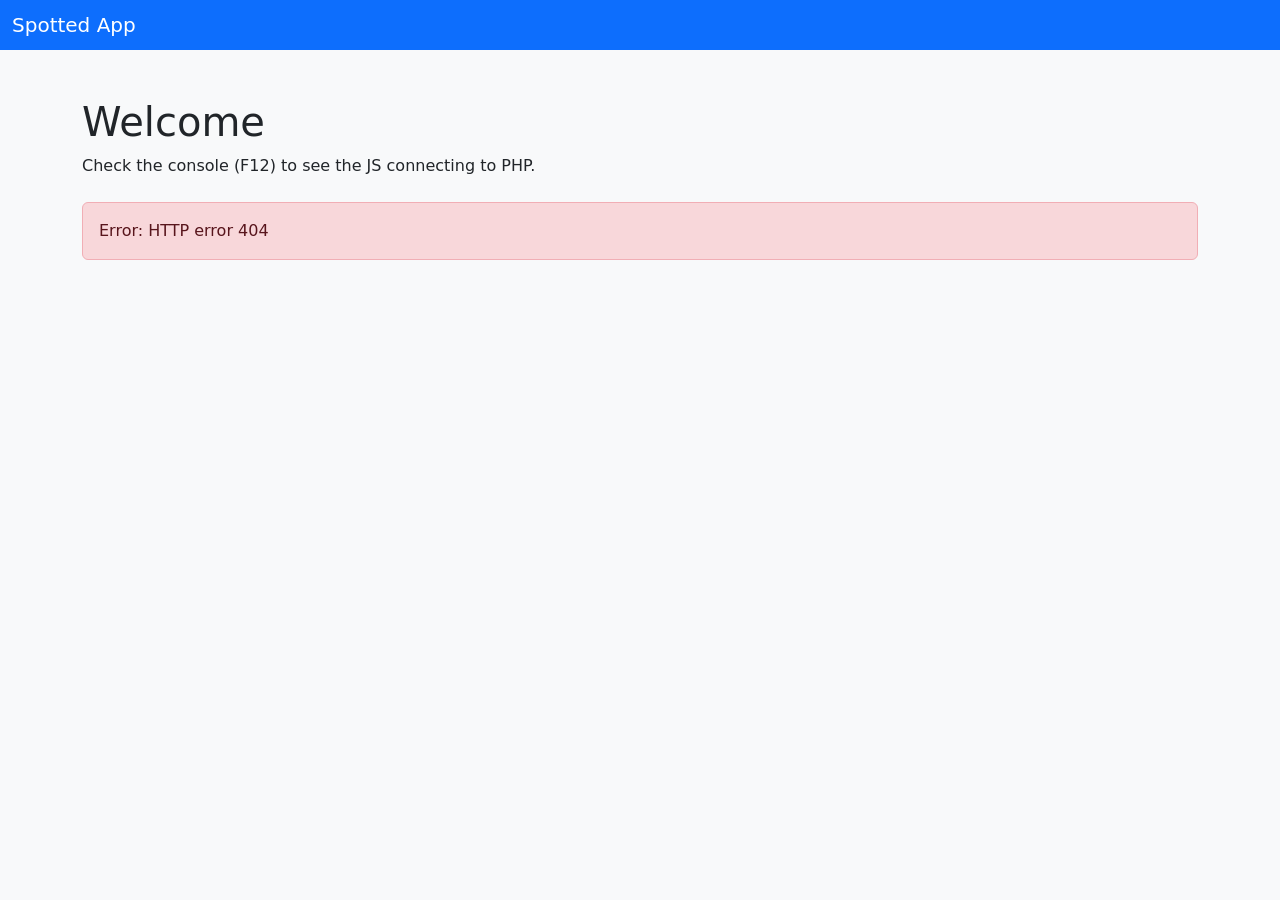
==== public/index.html @ 01104974 "Project structure" ====
<!DOCTYPE html>
<html lang="it">
<head>
    <meta charset="UTF-8">
    <meta name="viewport" content="width=device-width, initial-scale=1.0">
    <title>Spotted Template</title>
    <link href="https://cdn.jsdelivr.net/npm/bootstrap@5.3.8/dist/css/bootstrap.min.css" rel="stylesheet" integrity="sha384-sRIl4kxILFvY47J16cr9ZwB07vP4J8+LH7qKQnuqkuIAvNWLzeN8tE5YBujZqJLB" crossorigin="anonymous">
</head>
<body class="bg-light">

<nav class="navbar navbar-dark bg-primary">
    <div class="container-fluid">
        <span class="navbar-brand mb-0 h1">Spotted App</span>
    </div>
</nav>

<div class="container mt-5">
    <div class="row">
        <div class="col-md-12">
            <h1>Welcome</h1>
            <p>Check the console (F12) to see the JS connecting to PHP.</p>

            <div id="app-content" class="mt-4">
            </div>
        </div>
    </div>
</div>

<script src="https://cdn.jsdelivr.net/npm/bootstrap@5.3.8/dist/js/bootstrap.bundle.min.js" integrity="sha384-FKyoEForCGlyvwx9Hj09JcYn3nv7wiPVlz7YYwJrWVcXK/BmnVDxM+D2scQbITxI" crossorigin="anonymous"></script>
<script src="js/app.js"></script>
</body>
</html>
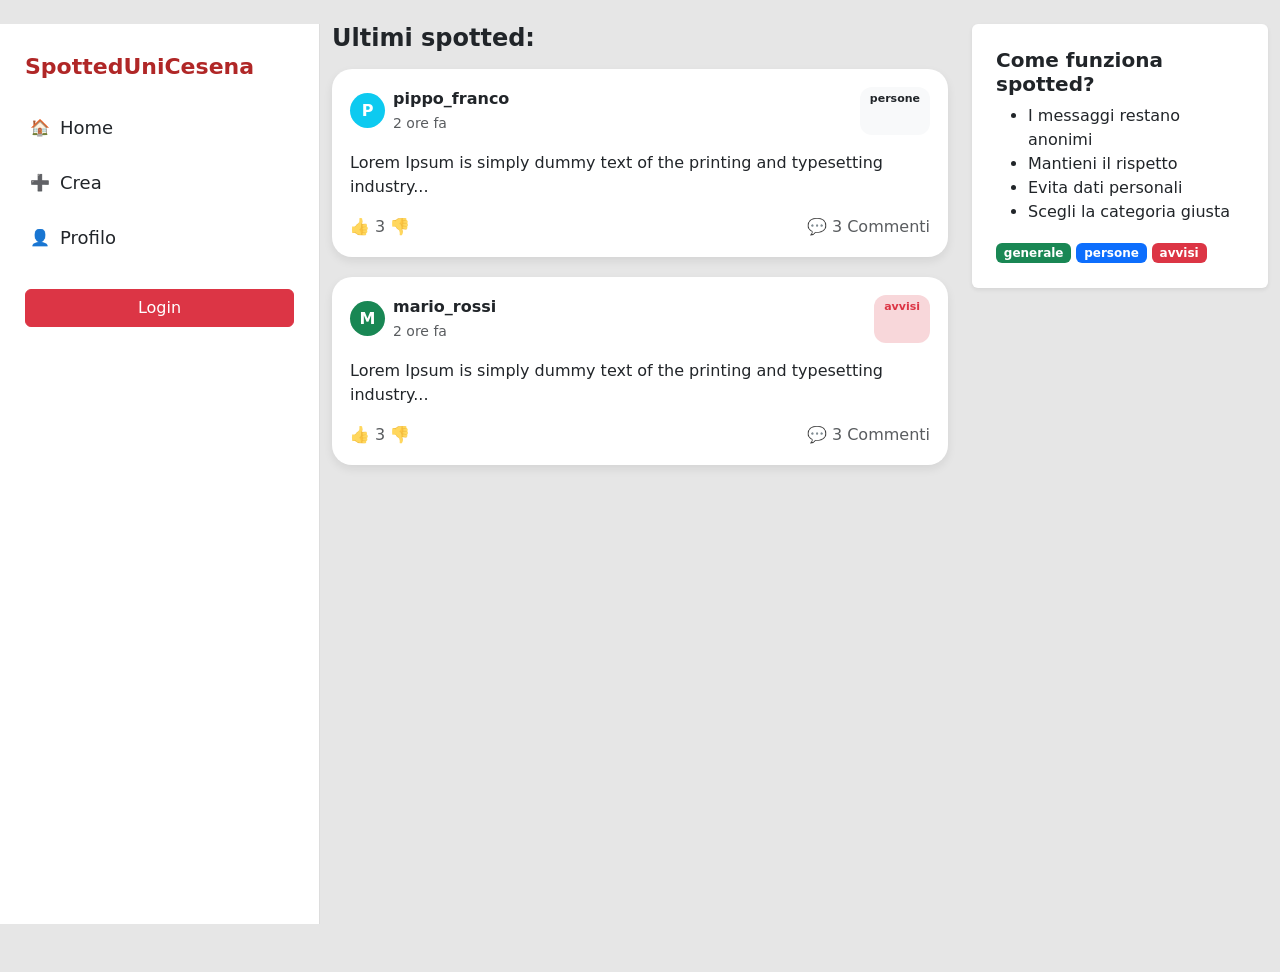
==== commit d21b8110: "inizio html" ====
--- a/public/index.html
+++ b/public/index.html
@@ -1,32 +1,252 @@
 <!DOCTYPE html>
 <html lang="it">
+
 <head>
     <meta charset="UTF-8">
     <meta name="viewport" content="width=device-width, initial-scale=1.0">
-    <title>Spotted Template</title>
-    <link href="https://cdn.jsdelivr.net/npm/bootstrap@5.3.8/dist/css/bootstrap.min.css" rel="stylesheet" integrity="sha384-sRIl4kxILFvY47J16cr9ZwB07vP4J8+LH7qKQnuqkuIAvNWLzeN8tE5YBujZqJLB" crossorigin="anonymous">
+    <title>SpottedUniCesena</title>
+
+    <link href="https://cdn.jsdelivr.net/npm/bootstrap@5.3.8/dist/css/bootstrap.min.css" rel="stylesheet">
+
+    <style>
+        body {
+            background: #f1f1f1;
+        }
+
+        /* CARD */
+        .post-card {
+            border-radius: 20px;
+            padding: 18px;
+            background: white;
+            box-shadow: 0 4px 10px rgba(0, 0, 0, 0.08);
+            margin-bottom: 20px;
+        }
+
+        /* TAG */
+        .badge-tag {
+            font-size: 11px;
+            border-radius: 12px;
+            padding: 6px 10px;
+        }
+
+        /* Bottom Navbar Mobile */
+        .bottom-nav {
+            position: fixed;
+            bottom: 0;
+            left: 0;
+            width: 100%;
+            background: white;
+            border-top: 1px solid #ddd;
+            padding: 5px 0;
+        }
+
+        /* -------------------- */
+        /* ------- DESKTOP ---- */
+        /* -------------------- */
+        @media(min-width:768px) {
+
+            body {
+                background: #e6e6e6;
+            }
+
+            /* SIDEBAR SINISTRA */
+            .desktop-menu {
+                background: #ffffff;
+                min-height: 100vh;
+                border-right: 1px solid #ddd;
+                padding: 30px 25px;
+            }
+
+
+            .app-title {
+                color: #b02727;
+                font-size: 22px;
+                font-weight: 700;
+                word-wrap: break-word;
+                line-height: 1.2;
+            }
+
+            .menu-item {
+                display: flex;
+                align-items: center;
+                gap: 10px;
+                padding: 10px 5px;
+                border-radius: 8px;
+                margin-bottom: 8px;
+                cursor: pointer;
+                transition: 0.2s;
+            }
+
+            .menu-item:hover {
+                background: #f1f1f1;
+            }
+
+            .menu-item span {
+                font-size: 18px;
+            }
+
+            .login-desktop {
+                width: 100%;
+                margin-top: 20px;
+            }
+
+        }
+    </style>
 </head>
-<body class="bg-light">
-
-<nav class="navbar navbar-dark bg-primary">
-    <div class="container-fluid">
-        <span class="navbar-brand mb-0 h1">Spotted App</span>
-    </div>
-</nav>
-
-<div class="container mt-5">
-    <div class="row">
-        <div class="col-md-12">
-            <h1>Welcome</h1>
-            <p>Check the console (F12) to see the JS connecting to PHP.</p>
-
-            <div id="app-content" class="mt-4">
-            </div>
+
+<body>
+
+    <!-- NAVBAR SOLO MOBILE -->
+    <nav class="navbar bg-white shadow-sm d-md-none">
+        <div class="container d-flex justify-content-between align-items-center">
+            <span></span>
+            <h5 class="fw-semibold m-0 text-danger">SpottedUniCesena</h5>
+            <a href="Login.html" class="btn btn-danger btn-sm">Login</a>
+        </div>
+    </nav>
+
+    <div class="container-fluid mt-4 mb-5">
+        <div class="row">
+
+            <!-- SIDEBAR DESKTOP -->
+            <aside class="col-md-3 d-none d-md-block desktop-menu">
+
+
+                <h4 class="app-title">SpottedUniCesena</h4>
+
+                <div class="mt-4">
+
+                    <div class="menu-item">
+                        🏠 <span>Home</span>
+                    </div>
+
+                    <a href="Crea.html" class="text-dark text-decoration-none">
+                        <div class="menu-item">
+                            ➕ <span>Crea</span>
+                        </div>
+                    </a>
+
+                    <a href="UtentePersonalArea.html" class="text-dark text-decoration-none">
+                        <div class="menu-item">
+                            👤 <span>Profilo</span>
+                        </div>
+                    </a>
+
+                </div>
+
+                <a href="Login.html" class="btn btn-danger login-desktop">
+                    Login
+                </a>
+
+            </aside>
+
+
+
+            <!-- COLONNA CENTRALE -->
+            <main class="col-12 col-md-6">
+
+
+                <h4 class="fw-bold mb-3">Ultimi spotted:</h4>
+
+                <!-- POST 1 -->
+                <div class="post-card">
+                    <div class="d-flex justify-content-between">
+                        <div class="d-flex align-items-center">
+                            <div class="rounded-circle bg-info text-white fw-bold d-flex justify-content-center align-items-center"
+                                style="width:35px;height:35px;">P</div>
+                            <div class="ms-2">
+                                <b>pippo_franco</b><br>
+                                <small class="text-muted">2 ore fa</small>
+                            </div>
+                        </div>
+
+                        <span class="badge bg-light text-dark badge-tag">persone</span>
+                    </div>
+
+                    <p class="mt-3">
+                        Lorem Ipsum is simply dummy text of the printing and typesetting industry...
+                    </p>
+
+                    <div class="d-flex justify-content-between text-muted">
+                        <span>👍 3 👎</span>
+                        <a href="Commenti.html" class="text-muted text-decoration-none">
+                            💬 3 Commenti
+                        </a>
+                    </div>
+                </div>
+
+
+                <!-- POST 2 -->
+                <div class="post-card">
+                    <div class="d-flex justify-content-between">
+                        <div class="d-flex align-items-center">
+                            <div class="rounded-circle bg-success text-white fw-bold d-flex justify-content-center align-items-center"
+                                style="width:35px;height:35px;">M</div>
+                            <div class="ms-2">
+                                <b>mario_rossi</b><br>
+                                <small class="text-muted">2 ore fa</small>
+                            </div>
+                        </div>
+
+                        <span class="badge bg-danger-subtle text-danger badge-tag">avvisi</span>
+                    </div>
+
+                    <p class="mt-3">
+                        Lorem Ipsum is simply dummy text of the printing and typesetting industry...
+                    </p>
+
+                    <div class="d-flex justify-content-between text-muted">
+                        <span>👍 3 👎</span>
+                        <a href="Commenti.html" class="text-muted text-decoration-none">
+                            💬 3 Commenti
+                        </a>
+                    </div>
+                </div>
+
+            </main>
+
+
+            <!-- COLONNA DESTRA DESKTOP -->
+            <aside class="col-md-3 d-none d-md-block">
+
+                <div class="p-4 bg-white rounded shadow-sm">
+                    <h5 class="fw-bold">Come funziona spotted?</h5>
+
+                    <ul>
+                        <li>I messaggi restano anonimi</li>
+                        <li>Mantieni il rispetto</li>
+                        <li>Evita dati personali</li>
+                        <li>Scegli la categoria giusta</li>
+                    </ul>
+
+                    <span class="badge bg-success">generale</span>
+                    <span class="badge bg-primary">persone</span>
+                    <span class="badge bg-danger">avvisi</span>
+                </div>
+
+            </aside>
+
         </div>
     </div>
-</div>
-
-<script src="https://cdn.jsdelivr.net/npm/bootstrap@5.3.8/dist/js/bootstrap.bundle.min.js" integrity="sha384-FKyoEForCGlyvwx9Hj09JcYn3nv7wiPVlz7YYwJrWVcXK/BmnVDxM+D2scQbITxI" crossorigin="anonymous"></script>
-<script src="js/app.js"></script>
+
+
+    <!-- BOTTOM NAV MOBILE -->
+    <div class="bottom-nav d-md-none">
+        <div class="container d-flex justify-content-around text-center">
+            <div>
+                🏠<br><small>Home</small>
+            </div>
+            <a href="Crea.html">
+                <div> ➕<br><small>Crea</small></div>
+            </a>
+            <a href="UtentePersonalArea.html" class="text-dark text-decoration-none">
+                👤<br><small>Profilo</small>
+            </a>
+        </div>
+    </div>
+
+
+    <script src="https://cdn.jsdelivr.net/npm/bootstrap@5.3.8/dist/js/bootstrap.bundle.min.js"></script>
 </body>
+
 </html>
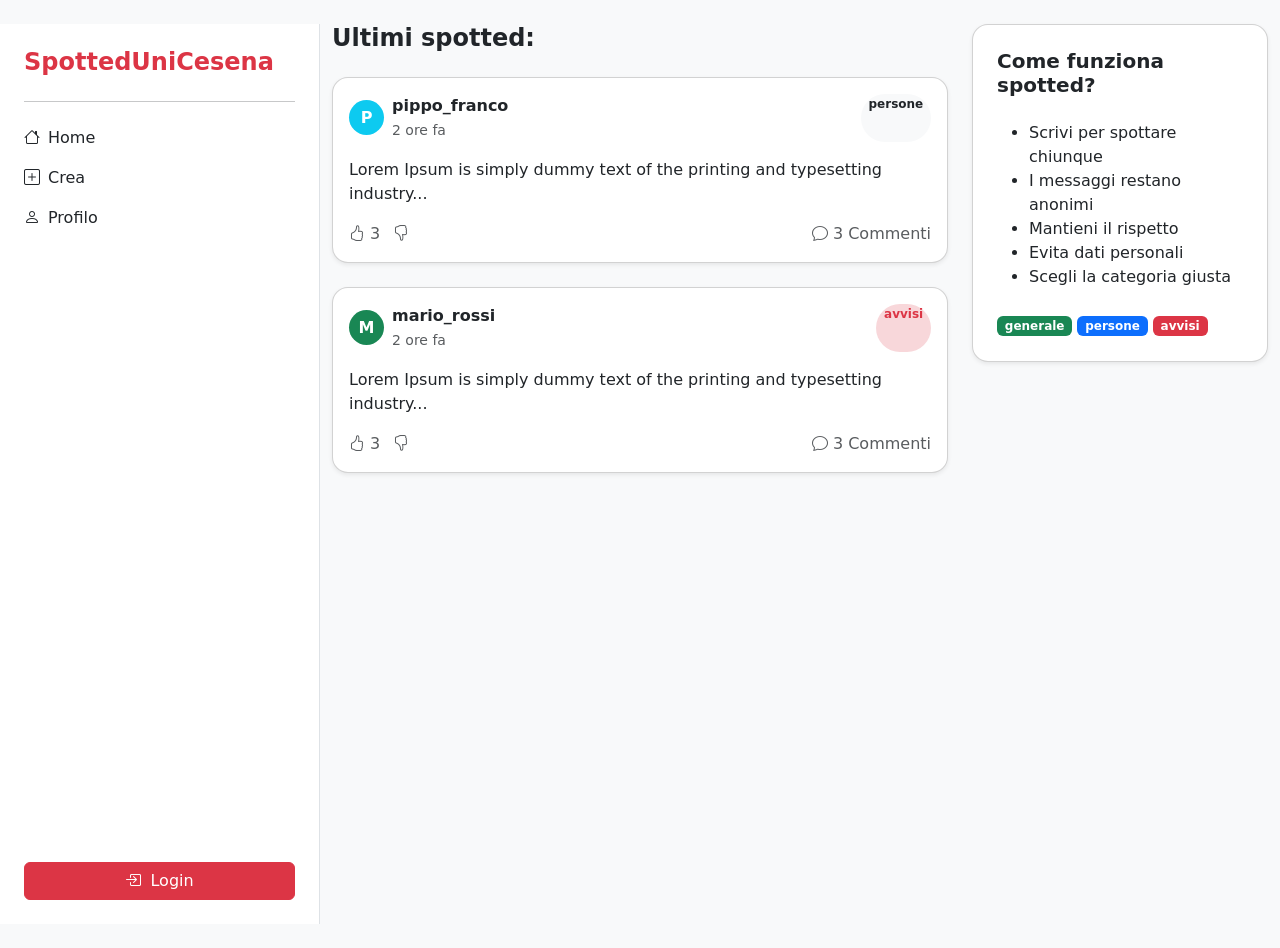
==== commit 510366e0: "Fix Style" ====
--- a/public/index.html
+++ b/public/index.html
@@ -1,166 +1,88 @@
 <!DOCTYPE html>
 <html lang="it">
-
 <head>
     <meta charset="UTF-8">
-    <meta name="viewport" content="width=device-width, initial-scale=1.0">
+    <meta name="viewport" content="width=device-width, initial-scale=1">
     <title>SpottedUniCesena</title>
 
+    <!-- Bootstrap CSS -->
     <link href="https://cdn.jsdelivr.net/npm/bootstrap@5.3.8/dist/css/bootstrap.min.css" rel="stylesheet">
 
-    <style>
-        body {
-            background: #f1f1f1;
-        }
-
-        /* CARD */
-        .post-card {
-            border-radius: 20px;
-            padding: 18px;
-            background: white;
-            box-shadow: 0 4px 10px rgba(0, 0, 0, 0.08);
-            margin-bottom: 20px;
-        }
-
-        /* TAG */
-        .badge-tag {
-            font-size: 11px;
-            border-radius: 12px;
-            padding: 6px 10px;
-        }
-
-        /* Bottom Navbar Mobile */
-        .bottom-nav {
-            position: fixed;
-            bottom: 0;
-            left: 0;
-            width: 100%;
-            background: white;
-            border-top: 1px solid #ddd;
-            padding: 5px 0;
-        }
-
-        /* -------------------- */
-        /* ------- DESKTOP ---- */
-        /* -------------------- */
-        @media(min-width:768px) {
-
-            body {
-                background: #e6e6e6;
-            }
-
-            /* SIDEBAR SINISTRA */
-            .desktop-menu {
-                background: #ffffff;
-                min-height: 100vh;
-                border-right: 1px solid #ddd;
-                padding: 30px 25px;
-            }
-
-
-            .app-title {
-                color: #b02727;
-                font-size: 22px;
-                font-weight: 700;
-                word-wrap: break-word;
-                line-height: 1.2;
-            }
-
-            .menu-item {
-                display: flex;
-                align-items: center;
-                gap: 10px;
-                padding: 10px 5px;
-                border-radius: 8px;
-                margin-bottom: 8px;
-                cursor: pointer;
-                transition: 0.2s;
-            }
-
-            .menu-item:hover {
-                background: #f1f1f1;
-            }
-
-            .menu-item span {
-                font-size: 18px;
-            }
-
-            .login-desktop {
-                width: 100%;
-                margin-top: 20px;
-            }
-
-        }
-    </style>
+    <!-- Bootstrap Icons -->
+    <link href="https://cdn.jsdelivr.net/npm/bootstrap-icons@1.11.3/font/bootstrap-icons.css" rel="stylesheet">
 </head>
 
-<body>
+<body class="bg-light">
 
-    <!-- NAVBAR SOLO MOBILE -->
-    <nav class="navbar bg-white shadow-sm d-md-none">
-        <div class="container d-flex justify-content-between align-items-center">
-            <span></span>
-            <h5 class="fw-semibold m-0 text-danger">SpottedUniCesena</h5>
-            <a href="Login.html" class="btn btn-danger btn-sm">Login</a>
-        </div>
-    </nav>
+<!-- NAVBAR SOLO MOBILE -->
+<nav class="navbar bg-white shadow-sm d-md-none">
+    <div class="container d-flex justify-content-between align-items-center">
+        <span></span>
+        <h5 class="fw-semibold m-0 text-danger text-truncate">SpottedUniCesena</h5>
+        <a href="Login.html" class="btn btn-danger btn-sm">
+            <i class="bi bi-box-arrow-in-right"></i>
+        </a>
+    </div>
+</nav>
 
-    <div class="container-fluid mt-4 mb-5">
-        <div class="row">
+<div class="container-fluid my-4">
+    <div class="row">
 
-            <!-- SIDEBAR DESKTOP -->
-            <aside class="col-md-3 d-none d-md-block desktop-menu">
+        <!-- SIDEBAR SINISTRA (DESKTOP) -->
+        <aside class="col-md-3 d-none d-md-flex flex-column bg-white border-end min-vh-100 p-4">
 
+            <h4 class="fw-bold text-danger text-break">
+                SpottedUniCesena
+            </h4>
 
-                <h4 class="app-title">SpottedUniCesena</h4>
+            <hr>
 
-                <div class="mt-4">
+            <a href="#" class="d-flex align-items-center gap-2 text-dark text-decoration-none py-2">
+                <i class="bi bi-house"></i>
+                <span>Home</span>
+            </a>
 
-                    <div class="menu-item">
-                        🏠 <span>Home</span>
-                    </div>
+            <a href="Crea.html" class="d-flex align-items-center gap-2 text-dark text-decoration-none py-2">
+                <i class="bi bi-plus-square"></i>
+                <span>Crea</span>
+            </a>
 
-                    <a href="Crea.html" class="text-dark text-decoration-none">
-                        <div class="menu-item">
-                            ➕ <span>Crea</span>
-                        </div>
-                    </a>
+            <a href="UtentePersonalArea.html" class="d-flex align-items-center gap-2 text-dark text-decoration-none py-2">
+                <i class="bi bi-person"></i>
+                <span>Profilo</span>
+            </a>
 
-                    <a href="UtentePersonalArea.html" class="text-dark text-decoration-none">
-                        <div class="menu-item">
-                            👤 <span>Profilo</span>
-                        </div>
-                    </a>
-
-                </div>
-
-                <a href="Login.html" class="btn btn-danger login-desktop">
+            <div class="mt-auto">
+                <a href="Login.html" class="btn btn-danger w-100 mt-3">
+                    <i class="bi bi-box-arrow-in-right me-1"></i>
                     Login
                 </a>
+            </div>
 
-            </aside>
+        </aside>
 
+        <!-- COLONNA CENTRALE -->
+        <main class="col-12 col-md-6">
 
+            <h4 class="fw-bold mb-4">Ultimi spotted:</h4>
 
-            <!-- COLONNA CENTRALE -->
-            <main class="col-12 col-md-6">
+            <!-- POST 1 -->
+            <div class="card rounded-4 shadow-sm mb-4">
+                <div class="card-body">
 
-
-                <h4 class="fw-bold mb-3">Ultimi spotted:</h4>
-
-                <!-- POST 1 -->
-                <div class="post-card">
                     <div class="d-flex justify-content-between">
-                        <div class="d-flex align-items-center">
+                        <div class="d-flex align-items-center gap-2">
                             <div class="rounded-circle bg-info text-white fw-bold d-flex justify-content-center align-items-center"
-                                style="width:35px;height:35px;">P</div>
-                            <div class="ms-2">
-                                <b>pippo_franco</b><br>
+                                 style="width:35px;height:35px;">
+                                P
+                            </div>
+                            <div>
+                                <strong>pippo_franco</strong><br>
                                 <small class="text-muted">2 ore fa</small>
                             </div>
                         </div>
 
-                        <span class="badge bg-light text-dark badge-tag">persone</span>
+                        <span class="badge bg-light text-dark rounded-pill">persone</span>
                     </div>
 
                     <p class="mt-3">
@@ -168,27 +90,36 @@
                     </p>
 
                     <div class="d-flex justify-content-between text-muted">
-                        <span>👍 3 👎</span>
+                        <span>
+                            <i class="bi bi-hand-thumbs-up"></i> 3
+                            <i class="bi bi-hand-thumbs-down ms-2"></i>
+                        </span>
+
                         <a href="Commenti.html" class="text-muted text-decoration-none">
-                            💬 3 Commenti
+                            <i class="bi bi-chat"></i> 3 Commenti
                         </a>
                     </div>
+
                 </div>
+            </div>
 
+            <!-- POST 2 -->
+            <div class="card rounded-4 shadow-sm mb-4">
+                <div class="card-body">
 
-                <!-- POST 2 -->
-                <div class="post-card">
                     <div class="d-flex justify-content-between">
-                        <div class="d-flex align-items-center">
+                        <div class="d-flex align-items-center gap-2">
                             <div class="rounded-circle bg-success text-white fw-bold d-flex justify-content-center align-items-center"
-                                style="width:35px;height:35px;">M</div>
-                            <div class="ms-2">
-                                <b>mario_rossi</b><br>
+                                 style="width:35px;height:35px;">
+                                M
+                            </div>
+                            <div>
+                                <strong>mario_rossi</strong><br>
                                 <small class="text-muted">2 ore fa</small>
                             </div>
                         </div>
 
-                        <span class="badge bg-danger-subtle text-danger badge-tag">avvisi</span>
+                        <span class="badge bg-danger-subtle text-danger rounded-pill">avvisi</span>
                     </div>
 
                     <p class="mt-3">
@@ -196,57 +127,69 @@
                     </p>
 
                     <div class="d-flex justify-content-between text-muted">
-                        <span>👍 3 👎</span>
+                        <span>
+                            <i class="bi bi-hand-thumbs-up"></i> 3
+                            <i class="bi bi-hand-thumbs-down ms-2"></i>
+                        </span>
+
                         <a href="Commenti.html" class="text-muted text-decoration-none">
-                            💬 3 Commenti
+                            <i class="bi bi-chat"></i> 3 Commenti
                         </a>
                     </div>
+
                 </div>
+            </div>
 
-            </main>
+        </main>
 
+        <!-- COLONNA DESTRA (DESKTOP) -->
+        <aside class="col-md-3 d-none d-md-block">
 
-            <!-- COLONNA DESTRA DESKTOP -->
-            <aside class="col-md-3 d-none d-md-block">
+            <div class="card rounded-4 shadow-sm p-4">
+                <h5 class="fw-bold">Come funziona spotted?</h5>
 
-                <div class="p-4 bg-white rounded shadow-sm">
-                    <h5 class="fw-bold">Come funziona spotted?</h5>
+                <ul class="mt-3">
+                    <li>Scrivi per spottare chiunque</li>
+                    <li>I messaggi restano anonimi</li>
+                    <li>Mantieni il rispetto</li>
+                    <li>Evita dati personali</li>
+                    <li>Scegli la categoria giusta</li>
+                </ul>
 
-                    <ul>
-                        <li>I messaggi restano anonimi</li>
-                        <li>Mantieni il rispetto</li>
-                        <li>Evita dati personali</li>
-                        <li>Scegli la categoria giusta</li>
-                    </ul>
-
+                <div class="mt-2">
                     <span class="badge bg-success">generale</span>
                     <span class="badge bg-primary">persone</span>
                     <span class="badge bg-danger">avvisi</span>
                 </div>
+            </div>
 
-            </aside>
+        </aside>
 
+    </div>
+</div>
+
+<!-- BOTTOM NAV SOLO MOBILE -->
+<nav class="navbar fixed-bottom bg-white border-top d-md-none">
+    <div class="container d-flex justify-content-around text-center">
+
+        <div>
+            <i class="bi bi-house fs-4"></i><br>
+            <small>Home</small>
         </div>
+
+        <a href="Crea.html" class="text-dark text-decoration-none">
+            <i class="bi bi-plus-square fs-4"></i><br>
+            <small>Crea</small>
+        </a>
+
+        <a href="UtentePersonalArea.html" class="text-dark text-decoration-none">
+            <i class="bi bi-person fs-4"></i><br>
+            <small>Profilo</small>
+        </a>
+
     </div>
+</nav>
 
-
-    <!-- BOTTOM NAV MOBILE -->
-    <div class="bottom-nav d-md-none">
-        <div class="container d-flex justify-content-around text-center">
-            <div>
-                🏠<br><small>Home</small>
-            </div>
-            <a href="Crea.html">
-                <div> ➕<br><small>Crea</small></div>
-            </a>
-            <a href="UtentePersonalArea.html" class="text-dark text-decoration-none">
-                👤<br><small>Profilo</small>
-            </a>
-        </div>
-    </div>
-
-
-    <script src="https://cdn.jsdelivr.net/npm/bootstrap@5.3.8/dist/js/bootstrap.bundle.min.js"></script>
+<script src="https://cdn.jsdelivr.net/npm/bootstrap@5.3.8/dist/js/bootstrap.bundle.min.js"></script>
 </body>
-
-</html>+</html>
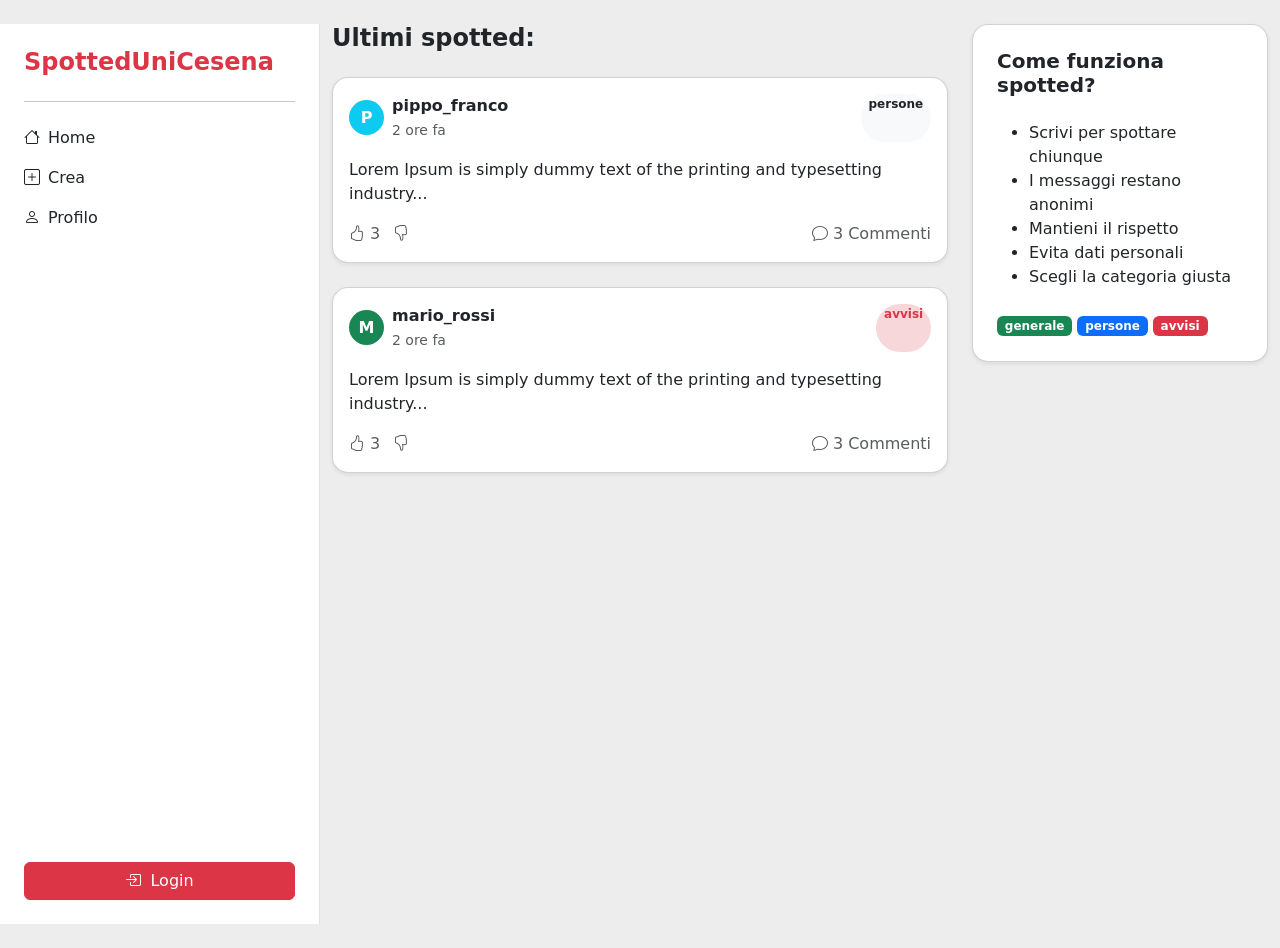
==== commit 35cd2f1f: "color variables" ====
--- a/public/index.html
+++ b/public/index.html
@@ -10,9 +10,10 @@
 
     <!-- Bootstrap Icons -->
     <link href="https://cdn.jsdelivr.net/npm/bootstrap-icons@1.11.3/font/bootstrap-icons.css" rel="stylesheet">
+    <link rel="stylesheet" href="theme.css">
 </head>
 
-<body class="bg-light">
+<body class="bg-background">
 
 <!-- NAVBAR SOLO MOBILE -->
 <nav class="navbar bg-white shadow-sm d-md-none">
--- a/public/theme.css
+++ b/public/theme.css
@@ -0,0 +1,24 @@
+:root {
+  /* Primary brand color */
+  --bs-primary: #a51e1e;
+    --bs-background-color: #EDEDED;
+
+  --bs-font-sans-serif: system-ui, -apple-system, "Segoe UI", Roboto, "Helvetica Neue", Arial, "Noto Sans", "Liberation Sans", sans-serif, "Apple Color Emoji", "Segoe UI Emoji", "Segoe UI Symbol", "Noto Color Emoji";
+  --bs-font-monospace: SFMono-Regular, Menlo, Monaco, Consolas, "Liberation Mono", "Courier New", monospace;
+}
+
+.btn-primary {
+  --bs-btn-bg: var(--bs-primary);
+  --bs-btn-border-color: var(--bs-primary);
+  /* Slightly darker shade for hover/active states */
+  --bs-btn-hover-bg: #8f1a1a;
+  --bs-btn-hover-border-color: #8a1919;
+  --bs-btn-active-bg: #7c1616;
+  --bs-btn-active-border-color: #771515;
+  --bs-btn-disabled-bg: var(--bs-primary);
+  --bs-btn-disabled-border-color: var(--bs-primary);
+}
+
+.bg-background {
+  background-color: var(--bs-background-color);
+}
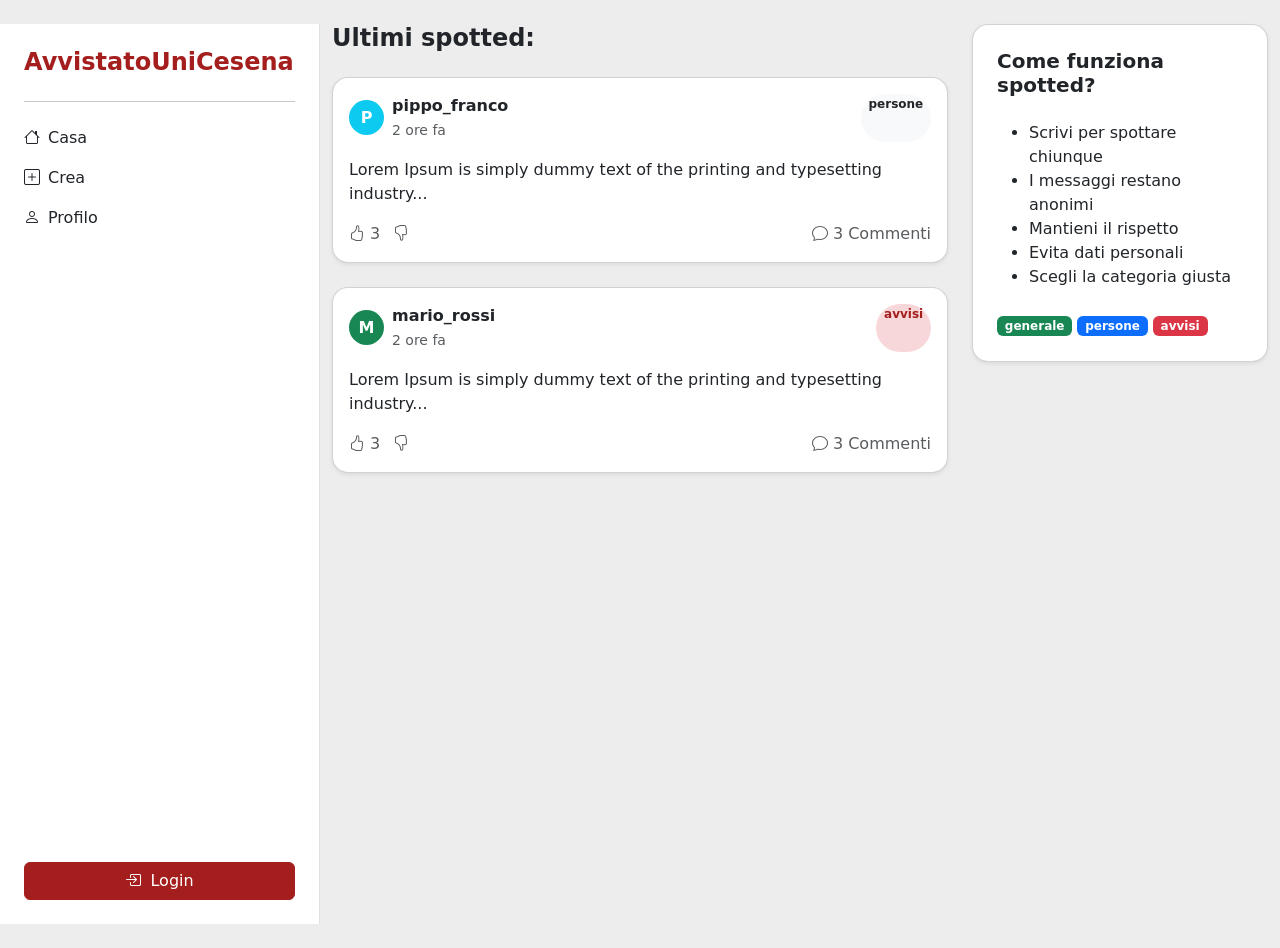
==== commit 4036f456: "Fix Colors" ====
--- a/public/index.html
+++ b/public/index.html
@@ -19,9 +19,14 @@
 <nav class="navbar bg-white shadow-sm d-md-none">
     <div class="container d-flex justify-content-between align-items-center">
         <span></span>
-        <h5 class="fw-semibold m-0 text-danger text-truncate">SpottedUniCesena</h5>
-        <a href="Login.html" class="btn btn-danger btn-sm">
-            <i class="bi bi-box-arrow-in-right"></i>
+
+        <h1 class="h5 fw-semibold m-0 text-primary text-truncate">
+            SpottedUniCesena
+        </h1>
+
+        <a href="Login.html" class="btn btn-primary btn-sm">
+            <i class="bi bi-box-arrow-in-right" aria-hidden="true"></i>
+            <span class="visually-hidden">Login</span>
         </a>
     </div>
 </nav>
@@ -29,38 +34,46 @@
 <div class="container-fluid my-4">
     <div class="row">
 
-        <!-- SIDEBAR SINISTRA (DESKTOP) -->
-        <aside class="col-md-3 d-none d-md-flex flex-column bg-white border-end min-vh-100 p-4">
-
-            <h4 class="fw-bold text-danger text-break">
-                SpottedUniCesena
-            </h4>
-
-            <hr>
-
-            <a href="#" class="d-flex align-items-center gap-2 text-dark text-decoration-none py-2">
-                <i class="bi bi-house"></i>
-                <span>Home</span>
-            </a>
-
-            <a href="Crea.html" class="d-flex align-items-center gap-2 text-dark text-decoration-none py-2">
-                <i class="bi bi-plus-square"></i>
-                <span>Crea</span>
-            </a>
-
-            <a href="UtentePersonalArea.html" class="d-flex align-items-center gap-2 text-dark text-decoration-none py-2">
-                <i class="bi bi-person"></i>
-                <span>Profilo</span>
-            </a>
-
-            <div class="mt-auto">
-                <a href="Login.html" class="btn btn-danger w-100 mt-3">
-                    <i class="bi bi-box-arrow-in-right me-1"></i>
-                    Login
-                </a>
-            </div>
-
-        </aside>
+      <!-- BARRA LATERALE SINISTRA (DESKTOP) -->
+<aside
+    class="col-md-3 d-none d-md-flex flex-column bg-white border-end min-vh-100 p-4"
+    role="complementary"
+    aria-labelledby="sidebar-title"
+>
+
+    <h2 id="sidebar-title" class="h4 fw-bold text-primary text-break">
+        AvvistatoUniCesena
+    </h2>
+
+    <hr>
+
+    <a href="#"
+       class="d-flex align-items-center gap-2 text-dark text-decoration-none py-2"
+       aria-current="page">
+        <i class="bi bi-house" aria-hidden="true"></i>
+        <span>Casa</span>
+    </a>
+
+    <a href="Crea.html"
+       class="d-flex align-items-center gap-2 text-dark text-decoration-none py-2">
+        <i class="bi bi-plus-square" aria-hidden="true"></i>
+        <span>Crea</span>
+    </a>
+
+    <a href="UtentePersonalArea.html"
+       class="d-flex align-items-center gap-2 text-dark text-decoration-none py-2">
+        <i class="bi bi-person" aria-hidden="true"></i>
+        <span>Profilo</span>
+    </a>
+
+    <div class="mt-auto">
+        <a href="Login.html" class="btn btn-primary w-100 mt-3">
+            <i class="bi bi-box-arrow-in-right me-1" aria-hidden="true"></i>
+            Login
+        </a>
+    </div>
+
+</aside>
 
         <!-- COLONNA CENTRALE -->
         <main class="col-12 col-md-6">
@@ -120,7 +133,7 @@
                             </div>
                         </div>
 
-                        <span class="badge bg-danger-subtle text-danger rounded-pill">avvisi</span>
+                        <span class="badge bg-danger-subtle text-primary rounded-pill">avvisi</span>
                     </div>
 
                     <p class="mt-3">
--- a/public/theme.css
+++ b/public/theme.css
@@ -1,3 +1,35 @@
+
+.hind-light {
+  font-family: "Hind", sans-serif;
+  font-weight: 300;
+  font-style: normal;
+}
+
+.hind-regular {
+  font-family: "Hind", sans-serif;
+  font-weight: 400;
+  font-style: normal;
+}
+
+.hind-medium {
+  font-family: "Hind", sans-serif;
+  font-weight: 500;
+  font-style: normal;
+}
+
+.hind-semibold {
+  font-family: "Hind", sans-serif;
+  font-weight: 600;
+  font-style: normal;
+}
+
+.hind-bold {
+  font-family: "Hind", sans-serif;
+  font-weight: 700;
+  font-style: normal;
+}
+
+
 :root {
   /* Primary brand color */
   --bs-primary: #a51e1e;
@@ -19,6 +51,46 @@
   --bs-btn-disabled-border-color: var(--bs-primary);
 }
 
+/* Text utilities mapped to brand color without changing HTML */
+.text-primary { color: var(--bs-primary) !important; }
+.border-primary { border-color: var(--bs-primary) !important; }
+
+/* Links that use text-danger: provide a slightly darker hover for feedback */
+a.text-primary:hover,
+a.text-primary:focus,
+.link-primary:hover,
+.link-primary:focus { color: #8f1a1a !important; }
+
+/* Optional: brand-colored links when using Bootstrap link utilities */
+.link-primary { color: var(--bs-primary) !important; }
+.link-primary:hover,
+.link-primary:focus { color: #8f1a1a !important; }
+
+/* =========================================================
+   BORDER UTILITIES — BRAND COLOR
+   ========================================================= */
+
+/* Static border color */
+.border-primary {
+  border-color: var(--bs-primary) !important;
+}
+
+/* Hover / focus border feedback */
+.border-primary:hover,
+.border-primary:focus {
+  border-color: #8f1a1a !important;
+}
+
+/* =========================================================
+   FORM CONTROLS — FOCUS STATE (BOOTSTRAP-COMPATIBLE)
+   ========================================================= */
+
+.form-control:focus,
+.form-select:focus {
+  border-color: var(--bs-primary);
+  box-shadow: 0 0 0 0.25rem rgba(165, 30, 30, 0.25);
+}
+
 .bg-background {
   background-color: var(--bs-background-color);
 }
